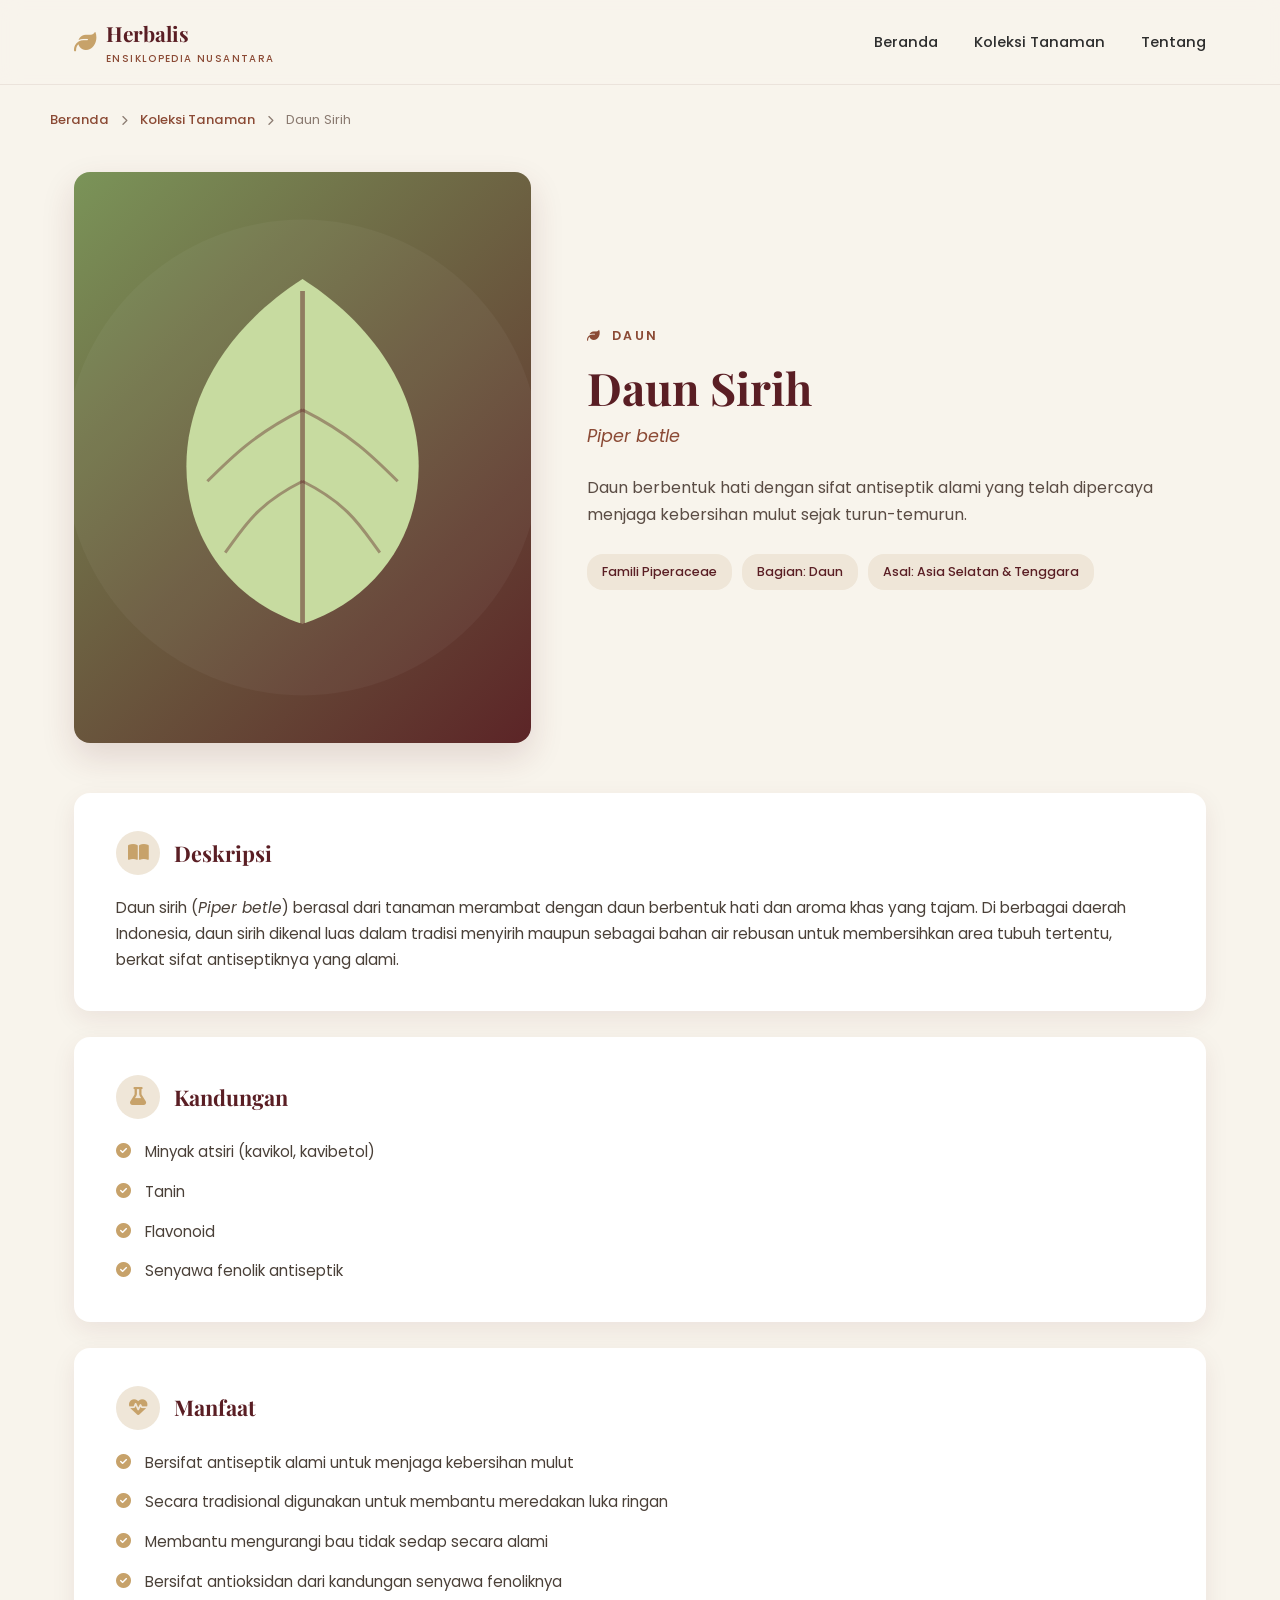
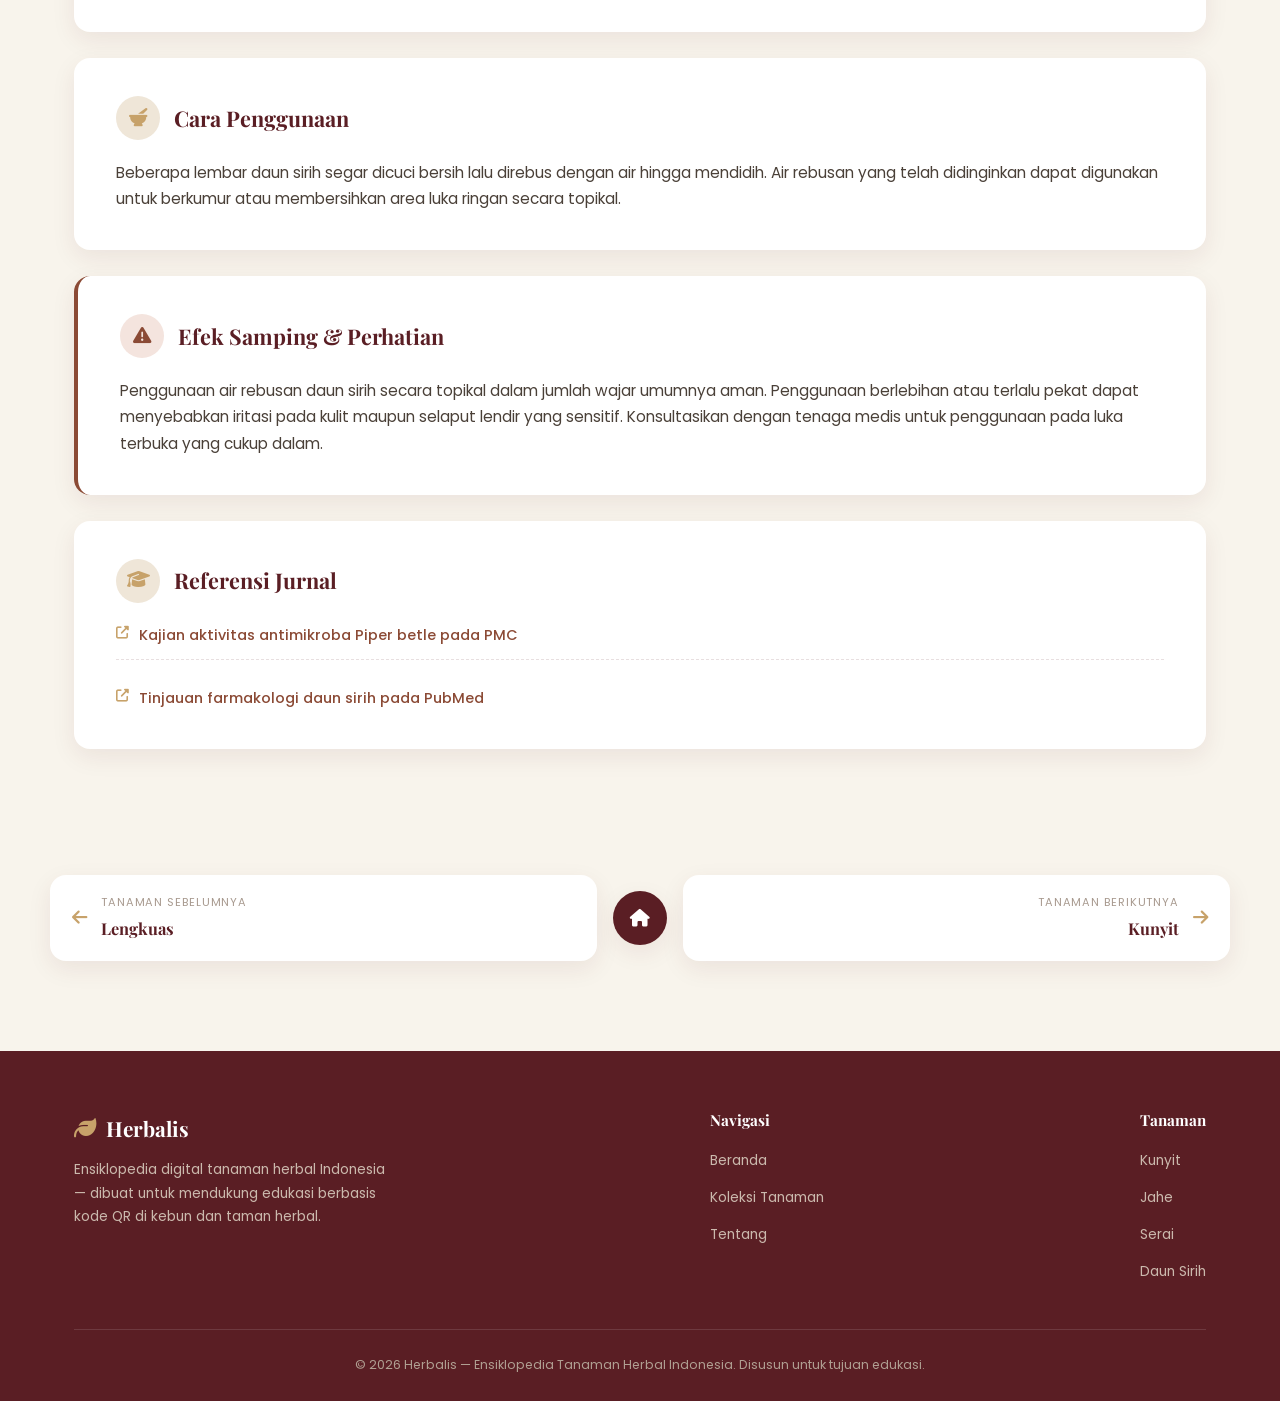
==== tanaman/daun-sirih.html @ 09599f5f "Add files via upload" ====
<!DOCTYPE html>
<html lang="id">
<head>
  <meta charset="UTF-8">
  <meta name="viewport" content="width=device-width, initial-scale=1.0">
  <title>Daun Sirih (Piper betle) — Ensiklopedia Tanaman Herbal</title>
  <meta name="description" content="Daun berbentuk hati dengan sifat antiseptik alami yang telah dipercaya menjaga kebersihan mulut sejak turun-temurun.">

  <link rel="preconnect" href="https://fonts.googleapis.com">
  <link rel="preconnect" href="https://fonts.gstatic.com" crossorigin>
  <link href="https://fonts.googleapis.com/css2?family=Playfair+Display:wght@600;700;800&family=Poppins:wght@300;400;500;600;700&display=swap" rel="stylesheet">
  <link rel="stylesheet" href="https://cdnjs.cloudflare.com/ajax/libs/font-awesome/6.5.1/css/all.min.css">
  <link rel="stylesheet" href="../assets/css/style.css">
</head>
<body>

  <!-- ================= NAVBAR ================= -->
  <header class="navbar">
    <div class="navbar-inner">
      <a href="../index.html" class="brand">
        <i class="fa-solid fa-leaf"></i>
        <span>
          Herbalis
          <span class="brand-sub">Ensiklopedia Nusantara</span>
        </span>
      </a>

      <nav class="nav-links" id="navLinks">
        <a href="../index.html">Beranda</a>
        <a href="../index.html#koleksi">Koleksi Tanaman</a>
        <a href="../index.html#tentang">Tentang</a>
      </nav>

      <button class="hamburger" id="hamburgerBtn" aria-label="Buka menu" aria-expanded="false">
        <span></span><span></span><span></span>
      </button>
    </div>
  </header>

  <!-- ================= BREADCRUMB ================= -->
  <div class="container breadcrumb">
    <a href="../index.html">Beranda</a>
    <i class="fa-solid fa-chevron-right"></i>
    <a href="../index.html#koleksi">Koleksi Tanaman</a>
    <i class="fa-solid fa-chevron-right"></i>
    <span>Daun Sirih</span>
  </div>

  <!-- ================= HERO DETAIL ================= -->
  <section class="plant-detail-hero">
    <div class="container plant-detail-grid">
      <div class="plant-detail-img reveal">
        <img src="../assets/images/daun-sirih.svg" alt="Foto Daun Sirih (Piper betle)">
      </div>
      <div class="plant-detail-info reveal">
        <span class="eyebrow"><i class="fa-solid fa-leaf"></i>&nbsp; Daun</span>
        <h1>Daun Sirih</h1>
        <p class="latin-name">Piper betle</p>
        <p class="lead">Daun berbentuk hati dengan sifat antiseptik alami yang telah dipercaya menjaga kebersihan mulut sejak turun-temurun.</p>
        <div class="family-tags">
          <span>Famili Piperaceae</span>
          <span>Bagian: Daun</span>
          <span>Asal: Asia Selatan &amp; Tenggara</span>
        </div>
      </div>
    </div>
  </section>

  <!-- ================= KONTEN DETAIL ================= -->
  <section class="detail-content">
    <div class="container">

      <div class="detail-block reveal">
        <div class="detail-block-header">
          <i class="fa-solid fa-book-open"></i>
          <h2>Deskripsi</h2>
        </div>
        <p>Daun sirih (<em>Piper betle</em>) berasal dari tanaman merambat dengan daun berbentuk hati dan aroma khas yang tajam. Di berbagai daerah Indonesia, daun sirih dikenal luas dalam tradisi menyirih maupun sebagai bahan air rebusan untuk membersihkan area tubuh tertentu, berkat sifat antiseptiknya yang alami.</p>
      </div>

      <div class="detail-block reveal">
        <div class="detail-block-header">
          <i class="fa-solid fa-flask"></i>
          <h2>Kandungan</h2>
        </div>
        <ul class="detail-list">
          <li><i class="fa-solid fa-circle-check"></i> Minyak atsiri (kavikol, kavibetol)</li>
          <li><i class="fa-solid fa-circle-check"></i> Tanin</li>
          <li><i class="fa-solid fa-circle-check"></i> Flavonoid</li>
          <li><i class="fa-solid fa-circle-check"></i> Senyawa fenolik antiseptik</li>
        </ul>
      </div>

      <div class="detail-block reveal">
        <div class="detail-block-header">
          <i class="fa-solid fa-heart-pulse"></i>
          <h2>Manfaat</h2>
        </div>
        <ul class="detail-list">
          <li><i class="fa-solid fa-circle-check"></i> Bersifat antiseptik alami untuk menjaga kebersihan mulut</li>
          <li><i class="fa-solid fa-circle-check"></i> Secara tradisional digunakan untuk membantu meredakan luka ringan</li>
          <li><i class="fa-solid fa-circle-check"></i> Membantu mengurangi bau tidak sedap secara alami</li>
          <li><i class="fa-solid fa-circle-check"></i> Bersifat antioksidan dari kandungan senyawa fenoliknya</li>
        </ul>
      </div>

      <div class="detail-block reveal">
        <div class="detail-block-header">
          <i class="fa-solid fa-mortar-pestle"></i>
          <h2>Cara Penggunaan</h2>
        </div>
        <p>Beberapa lembar daun sirih segar dicuci bersih lalu direbus dengan air hingga mendidih. Air rebusan yang telah didinginkan dapat digunakan untuk berkumur atau membersihkan area luka ringan secara topikal.</p>
      </div>

      <div class="detail-block warning-block reveal">
        <div class="detail-block-header">
          <i class="fa-solid fa-triangle-exclamation"></i>
          <h2>Efek Samping &amp; Perhatian</h2>
        </div>
        <p>Penggunaan air rebusan daun sirih secara topikal dalam jumlah wajar umumnya aman. Penggunaan berlebihan atau terlalu pekat dapat menyebabkan iritasi pada kulit maupun selaput lendir yang sensitif. Konsultasikan dengan tenaga medis untuk penggunaan pada luka terbuka yang cukup dalam.</p>
      </div>

      <div class="detail-block reveal">
        <div class="detail-block-header">
          <i class="fa-solid fa-graduation-cap"></i>
          <h2>Referensi Jurnal</h2>
        </div>
        <ul class="detail-list reference-list">
          <li><a href="https://www.ncbi.nlm.nih.gov/pmc/articles/PMC3862974/" target="_blank" rel="noopener noreferrer"><i class="fa-solid fa-up-right-from-square"></i> Kajian aktivitas antimikroba Piper betle pada PMC</a></li>
          <li><a href="https://pubmed.ncbi.nlm.nih.gov/24647239/" target="_blank" rel="noopener noreferrer"><i class="fa-solid fa-up-right-from-square"></i> Tinjauan farmakologi daun sirih pada PubMed</a></li>
        </ul>
      </div>

    </div>
  </section>

  <!-- ================= NAVIGASI SEBELUM / SESUDAH ================= -->
  <div class="container plant-pagination">
    <a href="lengkuas.html" class="pagi-link prev">
      <i class="fa-solid fa-arrow-left"></i>
      <div>
        <span class="pagi-label">Tanaman Sebelumnya</span>
        <span class="pagi-name">Lengkuas</span>
      </div>
    </a>

    <a href="../index.html" class="pagi-home" aria-label="Kembali ke Beranda">
      <i class="fa-solid fa-house"></i>
    </a>

    <a href="kunyit.html" class="pagi-link next">
      <div>
        <span class="pagi-label">Tanaman Berikutnya</span>
        <span class="pagi-name">Kunyit</span>
      </div>
      <i class="fa-solid fa-arrow-right"></i>
    </a>
  </div>

  <!-- ================= FOOTER ================= -->
  <footer class="site-footer">
    <div class="container">
      <div class="footer-inner">
        <div class="footer-brand">
          <a href="../index.html" class="brand">
            <i class="fa-solid fa-leaf"></i>
            <span>Herbalis</span>
          </a>
          <p>Ensiklopedia digital tanaman herbal Indonesia — dibuat untuk mendukung edukasi berbasis kode QR di kebun dan taman herbal.</p>
        </div>

        <div class="footer-links">
          <h4>Navigasi</h4>
          <ul>
            <li><a href="../index.html">Beranda</a></li>
            <li><a href="../index.html#koleksi">Koleksi Tanaman</a></li>
            <li><a href="../index.html#tentang">Tentang</a></li>
          </ul>
        </div>

        <div class="footer-links">
          <h4>Tanaman</h4>
          <ul>
            <li><a href="kunyit.html">Kunyit</a></li>
            <li><a href="jahe.html">Jahe</a></li>
            <li><a href="serai.html">Serai</a></li>
            <li><a href="daun-sirih.html">Daun Sirih</a></li>
          </ul>
        </div>
      </div>

      <div class="footer-bottom">
        &copy; 2026 Herbalis — Ensiklopedia Tanaman Herbal Indonesia. Disusun untuk tujuan edukasi.
      </div>
    </div>
  </footer>

  <script src="../assets/js/script.js"></script>
</body>
</html>
---- assets/css/style.css ----
/* ==========================================================================
   ENSIKLOPEDIA TANAMAN HERBAL — STYLESHEET UTAMA
   Struktur file ini:
   1. Reset & Variabel
   2. Tipografi Dasar
   3. Utilitas & Layout
   4. Navbar
   5. Hero Section
   6. Pencarian
   7. Grid & Card Tanaman
   8. Footer
   9. Halaman Detail Tanaman
   10. Navigasi Sebelum/Sesudah
   11. Animasi
   12. Responsive (Mobile First)
   ========================================================================== */

/* ---------- 1. RESET & VARIABEL ---------- */
*,
*::before,
*::after {
  margin: 0;
  padding: 0;
  box-sizing: border-box;
}

:root {
  /* Palet warna */
  --color-bg: #F8F4EC;
  --color-cream: #EFE6D8;
  --color-primary: #5A1E24;
  --color-secondary: #8B4A35;
  --color-accent: #C7A26A;
  --color-text: #2E2E2E;
  --color-white: #FFFFFF;

  /* Bayangan */
  --shadow-soft: 0 8px 24px rgba(90, 30, 36, 0.08);
  --shadow-medium: 0 14px 34px rgba(90, 30, 36, 0.14);
  --shadow-hover: 0 18px 40px rgba(90, 30, 36, 0.18);

  /* Tipografi */
  --font-heading: 'Playfair Display', Georgia, serif;
  --font-body: 'Poppins', sans-serif;

  /* Radius & Spacing */
  --radius-card: 16px;
  --radius-small: 8px;
  --container-width: 1180px;

  /* Transisi */
  --transition-base: 0.35s cubic-bezier(0.4, 0, 0.2, 1);
}

html {
  scroll-behavior: smooth;
}

body {
  font-family: var(--font-body);
  background-color: var(--color-bg);
  color: var(--color-text);
  line-height: 1.7;
  font-weight: 400;
  -webkit-font-smoothing: antialiased;
  overflow-x: hidden;
}

img {
  max-width: 100%;
  display: block;
}

a {
  text-decoration: none;
  color: inherit;
}

ul {
  list-style: none;
}

button {
  font-family: inherit;
  cursor: pointer;
  border: none;
  background: none;
}

/* Fokus keyboard yang jelas untuk aksesibilitas */
a:focus-visible,
button:focus-visible,
input:focus-visible {
  outline: 2px solid var(--color-secondary);
  outline-offset: 3px;
}

@media (prefers-reduced-motion: reduce) {
  *, *::before, *::after {
    animation-duration: 0.01ms !important;
    animation-iteration-count: 1 !important;
    transition-duration: 0.01ms !important;
    scroll-behavior: auto !important;
  }
}

/* ---------- 2. TIPOGRAFI DASAR ---------- */
h1, h2, h3, h4 {
  font-family: var(--font-heading);
  font-weight: 700;
  color: var(--color-primary);
  line-height: 1.25;
}

.eyebrow {
  font-family: var(--font-body);
  font-size: 0.78rem;
  letter-spacing: 0.18em;
  text-transform: uppercase;
  color: var(--color-secondary);
  font-weight: 600;
}

.section-title {
  font-size: clamp(1.8rem, 3vw, 2.6rem);
  margin-bottom: 0.6rem;
}

.section-subtitle {
  color: #6b5b52;
  font-size: 1rem;
  max-width: 560px;
  margin-bottom: 2.5rem;
}

/* ---------- 3. UTILITAS & LAYOUT ---------- */
.container {
  width: 100%;
  max-width: var(--container-width);
  margin: 0 auto;
  padding: 0 24px;
}

section {
  padding: 80px 0;
}

.text-center {
  text-align: center;
}

/* Tombol utama bergaya "daun" — sudut asimetris untuk sentuhan natural */
.btn {
  display: inline-flex;
  align-items: center;
  gap: 8px;
  padding: 13px 28px;
  border-radius: 30px 6px 30px 6px;
  font-weight: 600;
  font-size: 0.92rem;
  transition: all var(--transition-base);
  white-space: nowrap;
}

.btn-primary {
  background-color: var(--color-primary);
  color: var(--color-white);
  box-shadow: var(--shadow-soft);
}

.btn-primary:hover {
  background-color: var(--color-secondary);
  transform: translateY(-3px);
  box-shadow: var(--shadow-hover);
}

.btn-outline {
  background-color: transparent;
  color: var(--color-primary);
  border: 1.5px solid var(--color-primary);
}

.btn-outline:hover {
  background-color: var(--color-primary);
  color: var(--color-white);
  transform: translateY(-3px);
}

/* ---------- 4. NAVBAR ---------- */
.navbar {
  position: sticky;
  top: 0;
  z-index: 1000;
  background-color: rgba(248, 244, 236, 0.92);
  backdrop-filter: blur(10px);
  border-bottom: 1px solid rgba(90, 30, 36, 0.08);
  transition: box-shadow var(--transition-base);
}

.navbar.is-scrolled {
  box-shadow: var(--shadow-soft);
}

.navbar-inner {
  display: flex;
  align-items: center;
  justify-content: space-between;
  padding: 16px 24px;
  max-width: var(--container-width);
  margin: 0 auto;
}

.brand {
  display: flex;
  align-items: center;
  gap: 10px;
  font-family: var(--font-heading);
  font-size: 1.3rem;
  font-weight: 700;
  color: var(--color-primary);
}

.brand i {
  color: var(--color-accent);
  font-size: 1.4rem;
}

.brand-sub {
  display: block;
  font-family: var(--font-body);
  font-size: 0.62rem;
  letter-spacing: 0.14em;
  text-transform: uppercase;
  font-weight: 500;
  color: var(--color-secondary);
}

.nav-links {
  display: flex;
  align-items: center;
  gap: 36px;
}

.nav-links a {
  font-size: 0.92rem;
  font-weight: 500;
  color: var(--color-text);
  position: relative;
  padding: 4px 0;
}

.nav-links a::after {
  content: "";
  position: absolute;
  left: 0;
  bottom: -2px;
  width: 0;
  height: 2px;
  background-color: var(--color-accent);
  transition: width var(--transition-base);
}

.nav-links a:hover::after,
.nav-links a.active::after {
  width: 100%;
}

.hamburger {
  display: none;
  flex-direction: column;
  gap: 5px;
  z-index: 1100;
}

.hamburger span {
  width: 26px;
  height: 2px;
  background-color: var(--color-primary);
  transition: all var(--transition-base);
}

.hamburger.is-open span:nth-child(1) {
  transform: translateY(7px) rotate(45deg);
}
.hamburger.is-open span:nth-child(2) {
  opacity: 0;
}
.hamburger.is-open span:nth-child(3) {
  transform: translateY(-7px) rotate(-45deg);
}

/* ---------- 5. HERO SECTION ---------- */
.hero {
  position: relative;
  padding: 110px 0 90px;
  overflow: hidden;
  background:
    radial-gradient(circle at 85% 10%, rgba(199, 162, 106, 0.16), transparent 55%),
    radial-gradient(circle at 5% 90%, rgba(139, 74, 53, 0.10), transparent 45%);
}

.hero-inner {
  display: grid;
  grid-template-columns: 1.1fr 0.9fr;
  align-items: center;
  gap: 40px;
}

.hero-leaf-icon {
  font-size: 2.2rem;
  color: var(--color-accent);
  margin-bottom: 18px;
  animation: sway 4s ease-in-out infinite;
}

@keyframes sway {
  0%, 100% { transform: rotate(-6deg); }
  50% { transform: rotate(6deg); }
}

.hero h1 {
  font-size: clamp(2.4rem, 5vw, 3.6rem);
  margin-bottom: 20px;
}

.hero h1 span {
  color: var(--color-secondary);
  font-style: italic;
}

.hero p {
  font-size: 1.05rem;
  color: #6b5b52;
  max-width: 480px;
  margin-bottom: 34px;
}

.hero-stats {
  display: flex;
  gap: 36px;
  margin-top: 44px;
}

.hero-stats .stat-num {
  font-family: var(--font-heading);
  font-size: 1.9rem;
  color: var(--color-primary);
  font-weight: 700;
}

.hero-stats .stat-label {
  font-size: 0.8rem;
  color: #6b5b52;
}

.hero-visual {
  position: relative;
  display: flex;
  align-items: center;
  justify-content: center;
}

.hero-visual-frame {
  width: 100%;
  aspect-ratio: 1 / 1;
  border-radius: 50% 50% 46% 54% / 54% 46% 54% 46%;
  overflow: hidden;
  box-shadow: var(--shadow-medium);
  border: 6px solid var(--color-white);
  animation: blob-morph 10s ease-in-out infinite;
}

.hero-visual-frame img {
  width: 100%;
  height: 100%;
  object-fit: cover;
}

@keyframes blob-morph {
  0%, 100% { border-radius: 50% 50% 46% 54% / 54% 46% 54% 46%; }
  50% { border-radius: 46% 54% 54% 46% / 46% 54% 46% 54%; }
}

.hero-badge {
  position: absolute;
  bottom: -6px;
  left: -6px;
  background-color: var(--color-white);
  border-radius: var(--radius-card);
  padding: 14px 20px;
  box-shadow: var(--shadow-medium);
  display: flex;
  align-items: center;
  gap: 12px;
}

.hero-badge i {
  color: var(--color-accent);
  font-size: 1.4rem;
}

.hero-badge strong {
  display: block;
  font-family: var(--font-heading);
  color: var(--color-primary);
  font-size: 0.95rem;
}

.hero-badge span {
  font-size: 0.72rem;
  color: #6b5b52;
}

/* ---------- 6. PENCARIAN ---------- */
.search-section {
  padding: 0 0 50px;
}

.search-box {
  position: relative;
  max-width: 560px;
  margin: 0 auto;
}

.search-box i {
  position: absolute;
  left: 22px;
  top: 50%;
  transform: translateY(-50%);
  color: var(--color-secondary);
  font-size: 1.05rem;
}

.search-box input {
  width: 100%;
  padding: 17px 22px 17px 54px;
  border-radius: 40px;
  border: 1.5px solid rgba(90, 30, 36, 0.14);
  background-color: var(--color-white);
  font-family: var(--font-body);
  font-size: 0.96rem;
  color: var(--color-text);
  box-shadow: var(--shadow-soft);
  transition: border-color var(--transition-base), box-shadow var(--transition-base);
}

.search-box input:focus {
  border-color: var(--color-accent);
  box-shadow: var(--shadow-medium);
  outline: none;
}

.search-box input::placeholder {
  color: #a89a8f;
}

.filter-chips {
  display: flex;
  flex-wrap: wrap;
  gap: 10px;
  justify-content: center;
  margin-top: 22px;
}

.chip {
  padding: 8px 18px;
  border-radius: 20px;
  background-color: var(--color-cream);
  font-size: 0.82rem;
  font-weight: 500;
  color: var(--color-secondary);
  transition: all var(--transition-base);
  border: 1px solid transparent;
}

.chip:hover,
.chip.active {
  background-color: var(--color-primary);
  color: var(--color-white);
}

.no-result {
  text-align: center;
  padding: 40px 20px;
  color: #8a7a70;
  display: none;
}

.no-result.show {
  display: block;
}

.no-result i {
  font-size: 2rem;
  color: var(--color-accent);
  margin-bottom: 12px;
  display: block;
}

/* ---------- 7. GRID & CARD TANAMAN ---------- */
.plant-grid {
  display: grid;
  grid-template-columns: repeat(auto-fill, minmax(260px, 1fr));
  gap: 28px;
}

.plant-card {
  background-color: var(--color-white);
  border-radius: var(--radius-card);
  overflow: hidden;
  box-shadow: var(--shadow-soft);
  transition: transform var(--transition-base), box-shadow var(--transition-base);
  opacity: 0;
  transform: translateY(24px);
  animation: card-rise 0.7s ease forwards;
}

@keyframes card-rise {
  to {
    opacity: 1;
    transform: translateY(0);
  }
}

.plant-card:hover {
  transform: translateY(-8px);
  box-shadow: var(--shadow-hover);
}

.plant-card-img {
  position: relative;
  height: 190px;
  overflow: hidden;
}

.plant-card-img img {
  width: 100%;
  height: 100%;
  object-fit: cover;
  transition: transform 0.6s ease;
}

.plant-card:hover .plant-card-img img {
  transform: scale(1.08);
}

.plant-card-tag {
  position: absolute;
  top: 14px;
  left: 14px;
  background-color: rgba(248, 244, 236, 0.92);
  backdrop-filter: blur(4px);
  color: var(--color-primary);
  font-size: 0.7rem;
  font-weight: 600;
  padding: 5px 12px;
  border-radius: 14px;
}

.plant-card-body {
  padding: 22px 24px 26px;
}

.plant-card-body h3 {
  font-size: 1.25rem;
  margin-bottom: 3px;
}

.plant-card-body .latin-name {
  font-style: italic;
  color: var(--color-secondary);
  font-size: 0.86rem;
  margin-bottom: 12px;
}

.plant-card-body p {
  font-size: 0.86rem;
  color: #6b5b52;
  margin-bottom: 18px;
  display: -webkit-box;
  -webkit-line-clamp: 2;
  -webkit-box-orient: vertical;
  overflow: hidden;
}

.plant-card-link {
  display: inline-flex;
  align-items: center;
  gap: 8px;
  font-size: 0.85rem;
  font-weight: 600;
  color: var(--color-primary);
  transition: gap var(--transition-base), color var(--transition-base);
}

.plant-card-link i {
  font-size: 0.78rem;
  transition: transform var(--transition-base);
}

.plant-card-link:hover {
  color: var(--color-secondary);
  gap: 12px;
}

/* ---------- 8. FOOTER ---------- */
.about-section {
  background-color: var(--color-cream);
}

.about-grid {
  display: grid;
  grid-template-columns: repeat(3, 1fr);
  gap: 34px;
}

.about-card {
  text-align: center;
  padding: 10px;
}

.about-card i {
  font-size: 1.9rem;
  color: var(--color-accent);
  margin-bottom: 16px;
}

.about-card h3 {
  font-size: 1.12rem;
  margin-bottom: 10px;
}

.about-card p {
  font-size: 0.9rem;
  color: #6b5b52;
}

.site-footer {
  background-color: var(--color-primary);
  color: #efe3da;
  padding: 60px 0 26px;
}

.footer-inner {
  display: flex;
  justify-content: space-between;
  gap: 40px;
  flex-wrap: wrap;
  padding-bottom: 34px;
  border-bottom: 1px solid rgba(255, 255, 255, 0.12);
}

.footer-brand {
  max-width: 320px;
}

.footer-brand .brand {
  color: var(--color-white);
  margin-bottom: 12px;
}

.footer-brand .brand i {
  color: var(--color-accent);
}

.footer-brand p {
  font-size: 0.86rem;
  color: #cbb9ad;
}

.footer-links h4 {
  color: var(--color-white);
  font-size: 0.95rem;
  margin-bottom: 16px;
}

.footer-links ul li {
  margin-bottom: 10px;
}

.footer-links a {
  font-size: 0.86rem;
  color: #cbb9ad;
  transition: color var(--transition-base);
}

.footer-links a:hover {
  color: var(--color-accent);
}

.footer-bottom {
  padding-top: 24px;
  text-align: center;
  font-size: 0.78rem;
  color: #b09f92;
}

/* ---------- 9. HALAMAN DETAIL TANAMAN ---------- */
.breadcrumb {
  padding: 24px 0 0;
  font-size: 0.82rem;
  color: #8a7a70;
}

.breadcrumb a {
  color: var(--color-secondary);
  font-weight: 500;
}

.breadcrumb i {
  font-size: 0.65rem;
  margin: 0 8px;
}

.plant-detail-hero {
  padding: 40px 0 20px;
}

.plant-detail-grid {
  display: grid;
  grid-template-columns: 0.85fr 1.15fr;
  gap: 56px;
  align-items: center;
}

.plant-detail-img {
  border-radius: var(--radius-card);
  overflow: hidden;
  box-shadow: var(--shadow-medium);
  aspect-ratio: 4 / 5;
}

.plant-detail-img img {
  width: 100%;
  height: 100%;
  object-fit: cover;
}

.plant-detail-info .eyebrow {
  margin-bottom: 14px;
  display: block;
}

.plant-detail-info h1 {
  font-size: clamp(2rem, 4vw, 2.8rem);
  margin-bottom: 6px;
}

.plant-detail-info .latin-name {
  font-style: italic;
  color: var(--color-secondary);
  font-size: 1.1rem;
  margin-bottom: 22px;
}

.plant-detail-info .lead {
  font-size: 1rem;
  color: #5a4c44;
  margin-bottom: 26px;
}

.family-tags {
  display: flex;
  flex-wrap: wrap;
  gap: 10px;
}

.family-tags span {
  background-color: var(--color-cream);
  color: var(--color-primary);
  font-size: 0.78rem;
  font-weight: 500;
  padding: 7px 15px;
  border-radius: 16px;
}

/* Konten detail dalam blok bergaya kartu */
.detail-content {
  padding-top: 30px;
}

.detail-block {
  background-color: var(--color-white);
  border-radius: var(--radius-card);
  box-shadow: var(--shadow-soft);
  padding: 38px 42px;
  margin-bottom: 26px;
}

.detail-block-header {
  display: flex;
  align-items: center;
  gap: 14px;
  margin-bottom: 20px;
}

.detail-block-header i {
  font-size: 1.15rem;
  color: var(--color-accent);
  background-color: var(--color-cream);
  width: 44px;
  height: 44px;
  display: flex;
  align-items: center;
  justify-content: center;
  border-radius: 50%;
  flex-shrink: 0;
}

.detail-block-header h2 {
  font-size: 1.35rem;
}

.detail-block p {
  color: #4a4038;
  font-size: 0.96rem;
}

.detail-block p + p {
  margin-top: 14px;
}

.detail-list {
  display: grid;
  gap: 14px;
}

.detail-list li {
  display: flex;
  gap: 14px;
  align-items: flex-start;
  font-size: 0.94rem;
  color: #4a4038;
}

.detail-list li i {
  color: var(--color-accent);
  margin-top: 4px;
  flex-shrink: 0;
}

.warning-block {
  border-left: 4px solid var(--color-secondary);
}

.warning-block .detail-block-header i {
  color: var(--color-secondary);
  background-color: #f4e4de;
}

.reference-list li {
  margin-bottom: 12px;
  padding-bottom: 12px;
  border-bottom: 1px dashed rgba(90, 30, 36, 0.14);
}

.reference-list li:last-child {
  border-bottom: none;
  margin-bottom: 0;
  padding-bottom: 0;
}

.reference-list a {
  color: var(--color-secondary);
  font-size: 0.9rem;
  font-weight: 500;
  display: flex;
  gap: 10px;
  align-items: flex-start;
  transition: color var(--transition-base);
}

.reference-list a:hover {
  color: var(--color-primary);
}

.reference-list a i {
  margin-top: 4px;
  font-size: 0.8rem;
  flex-shrink: 0;
}

/* ---------- 10. NAVIGASI SEBELUM/SESUDAH ---------- */
.plant-pagination {
  display: grid;
  grid-template-columns: 1fr auto 1fr;
  gap: 16px;
  align-items: center;
  padding: 20px 0 90px;
}

.pagi-link {
  background-color: var(--color-white);
  border-radius: var(--radius-card);
  padding: 18px 22px;
  box-shadow: var(--shadow-soft);
  transition: all var(--transition-base);
  display: flex;
  align-items: center;
  gap: 14px;
}

.pagi-link:hover {
  transform: translateY(-4px);
  box-shadow: var(--shadow-hover);
}

.pagi-link.next {
  justify-content: flex-end;
  text-align: right;
}

.pagi-link .pagi-label {
  font-size: 0.7rem;
  text-transform: uppercase;
  letter-spacing: 0.08em;
  color: #a89a8f;
  display: block;
  margin-bottom: 3px;
}

.pagi-link .pagi-name {
  font-family: var(--font-heading);
  font-weight: 700;
  color: var(--color-primary);
  font-size: 1.02rem;
}

.pagi-link i {
  color: var(--color-accent);
  font-size: 1.1rem;
}

.pagi-home {
  width: 54px;
  height: 54px;
  border-radius: 50%;
  background-color: var(--color-primary);
  color: var(--color-white);
  display: flex;
  align-items: center;
  justify-content: center;
  box-shadow: var(--shadow-soft);
  transition: all var(--transition-base);
  font-size: 1.1rem;
}

.pagi-home:hover {
  background-color: var(--color-secondary);
  transform: scale(1.08);
}

/* ---------- 11. ANIMASI TAMBAHAN ---------- */
.reveal {
  opacity: 0;
  transform: translateY(20px);
  transition: opacity 0.7s ease, transform 0.7s ease;
}

.reveal.is-visible {
  opacity: 1;
  transform: translateY(0);
}

/* ---------- 12. RESPONSIVE (MOBILE FIRST OVERRIDES) ---------- */

/* Tablet kecil ke bawah: navbar hamburger */
@media (max-width: 900px) {
  .nav-links {
    position: fixed;
    top: 0;
    right: 0;
    height: 100vh;
    width: min(78vw, 320px);
    background-color: var(--color-bg);
    flex-direction: column;
    justify-content: center;
    align-items: flex-start;
    padding: 40px;
    gap: 28px;
    box-shadow: -10px 0 30px rgba(0,0,0,0.08);
    transform: translateX(100%);
    transition: transform var(--transition-base);
  }

  .nav-links.is-open {
    transform: translateX(0);
  }

  .nav-links a {
    font-size: 1.05rem;
  }

  .hamburger {
    display: flex;
  }

  .hero-inner {
    grid-template-columns: 1fr;
  }

  .hero-visual {
    order: -1;
    max-width: 340px;
    margin: 0 auto 20px;
  }

  .hero p {
    max-width: 100%;
  }

  .about-grid {
    grid-template-columns: 1fr;
  }

  .plant-detail-grid {
    grid-template-columns: 1fr;
    gap: 32px;
  }

  .plant-detail-img {
    max-width: 340px;
    margin: 0 auto;
    aspect-ratio: 1 / 1;
  }
}

/* Mobile umum */
@media (max-width: 600px) {
  section {
    padding: 56px 0;
  }

  .hero {
    padding: 90px 0 60px;
  }

  .hero-stats {
    gap: 22px;
  }

  .detail-block {
    padding: 26px 22px;
  }

  .plant-pagination {
    grid-template-columns: 1fr;
    text-align: center;
  }

  .pagi-link.next {
    justify-content: center;
    text-align: center;
  }

  .pagi-home {
    margin: 0 auto;
  }

  .footer-inner {
    flex-direction: column;
    gap: 30px;
  }
}

/* Layar sangat kecil (320px) */
@media (max-width: 340px) {
  .container {
    padding: 0 16px;
  }

  .hero h1 {
    font-size: 1.9rem;
  }

  .btn {
    padding: 11px 20px;
    font-size: 0.85rem;
  }
}

/* Desktop besar */
@media (min-width: 1440px) {
  :root {
    --container-width: 1320px;
  }

  .hero h1 {
    font-size: 4rem;
  }
}
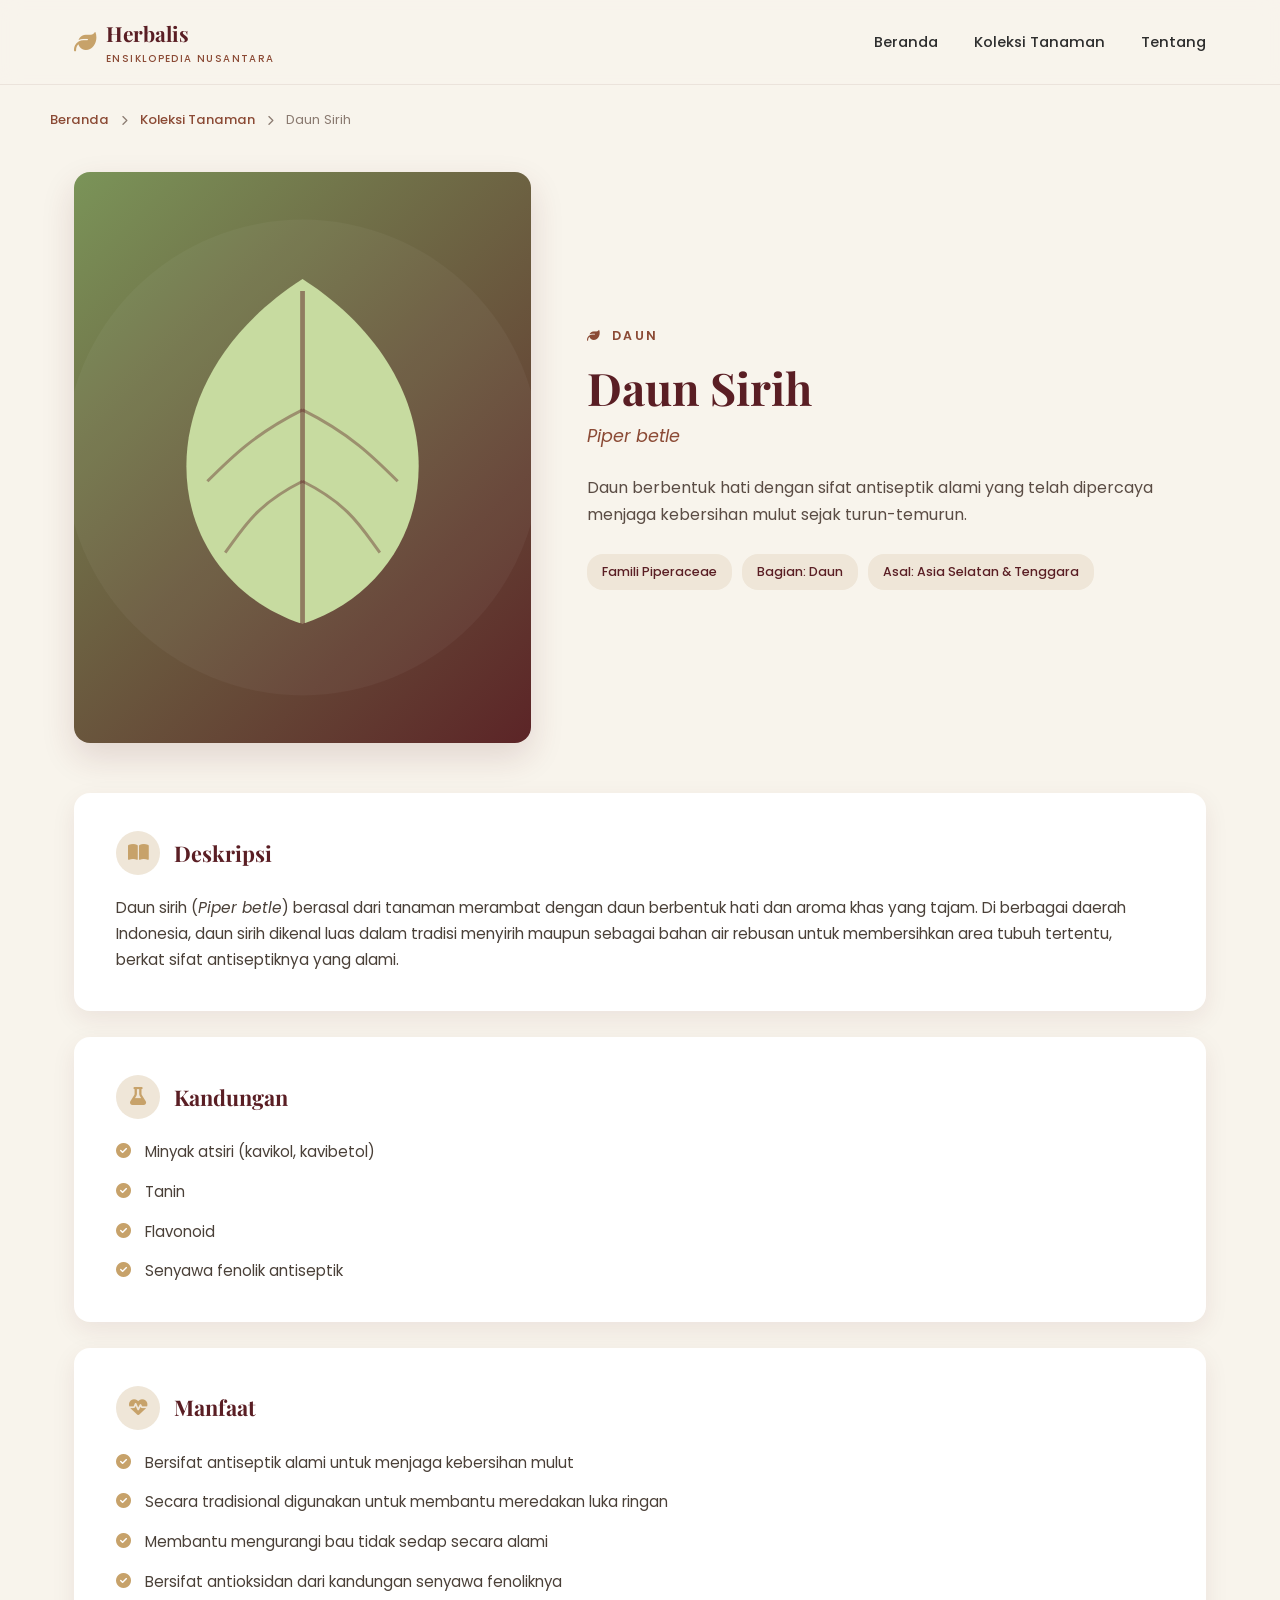
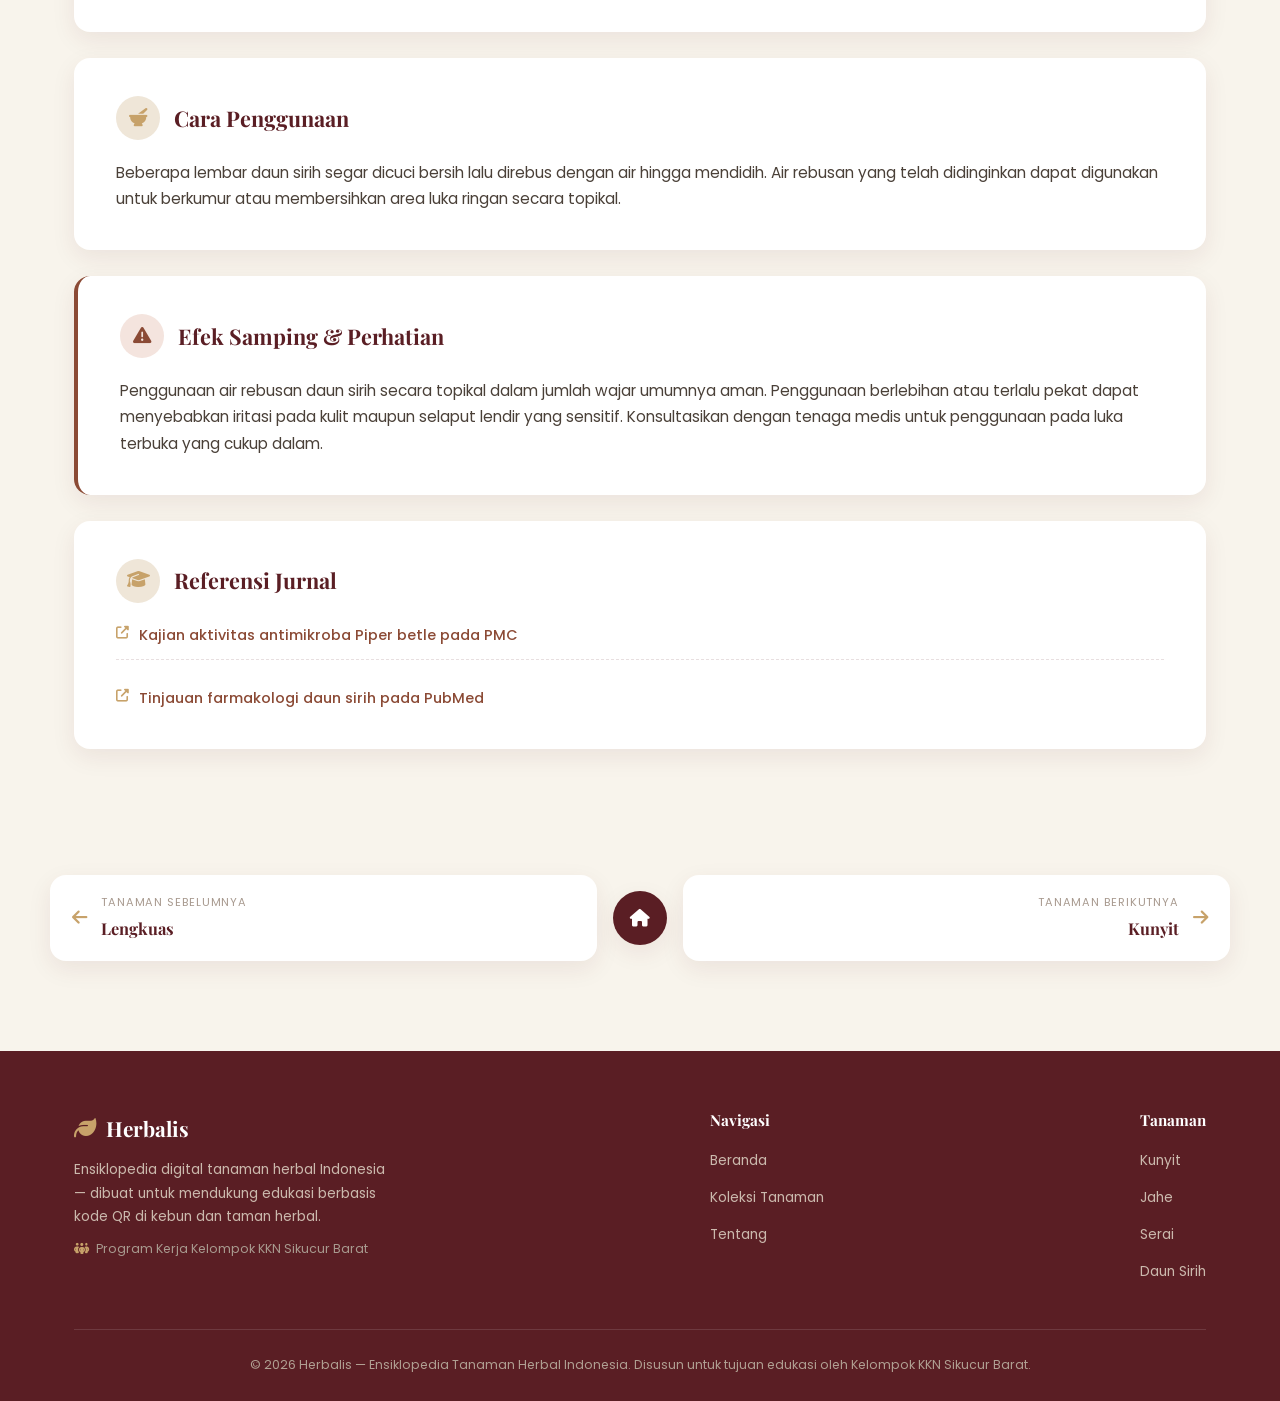
==== commit 09742389: "Add files via upload" ====
--- a/tanaman/daun-sirih.html
+++ b/tanaman/daun-sirih.html
@@ -167,6 +167,7 @@
             <span>Herbalis</span>
           </a>
           <p>Ensiklopedia digital tanaman herbal Indonesia — dibuat untuk mendukung edukasi berbasis kode QR di kebun dan taman herbal.</p>
+          <p style="margin-top:10px; font-size:0.78rem; color:#a89a8f;"><i class="fa-solid fa-people-group" style="color:var(--color-accent); margin-right:6px;"></i>Program Kerja Kelompok KKN Sikucur Barat</p>
         </div>
 
         <div class="footer-links">
@@ -190,7 +191,7 @@
       </div>
 
       <div class="footer-bottom">
-        &copy; 2026 Herbalis — Ensiklopedia Tanaman Herbal Indonesia. Disusun untuk tujuan edukasi.
+        &copy; 2026 Herbalis — Ensiklopedia Tanaman Herbal Indonesia. Disusun untuk tujuan edukasi oleh Kelompok KKN Sikucur Barat.
       </div>
     </div>
   </footer>
--- a/assets/css/style.css
+++ b/assets/css/style.css
@@ -54,6 +54,8 @@
 
 html {
   scroll-behavior: smooth;
+  overflow-x: hidden;
+  width: 100%;
 }
 
 body {
@@ -64,6 +66,9 @@
   font-weight: 400;
   -webkit-font-smoothing: antialiased;
   overflow-x: hidden;
+  width: 100%;
+  position: relative;
+  overscroll-behavior-x: none;
 }
 
 img {
@@ -969,7 +974,7 @@
   .nav-links {
     position: fixed;
     top: 0;
-    right: 0;
+    right: -80vw;
     height: 100vh;
     width: min(78vw, 320px);
     background-color: var(--color-bg);
@@ -979,12 +984,12 @@
     padding: 40px;
     gap: 28px;
     box-shadow: -10px 0 30px rgba(0,0,0,0.08);
-    transform: translateX(100%);
-    transition: transform var(--transition-base);
+    transition: right var(--transition-base);
+    z-index: 1050;
   }
 
   .nav-links.is-open {
-    transform: translateX(0);
+    right: 0;
   }
 
   .nav-links a {
